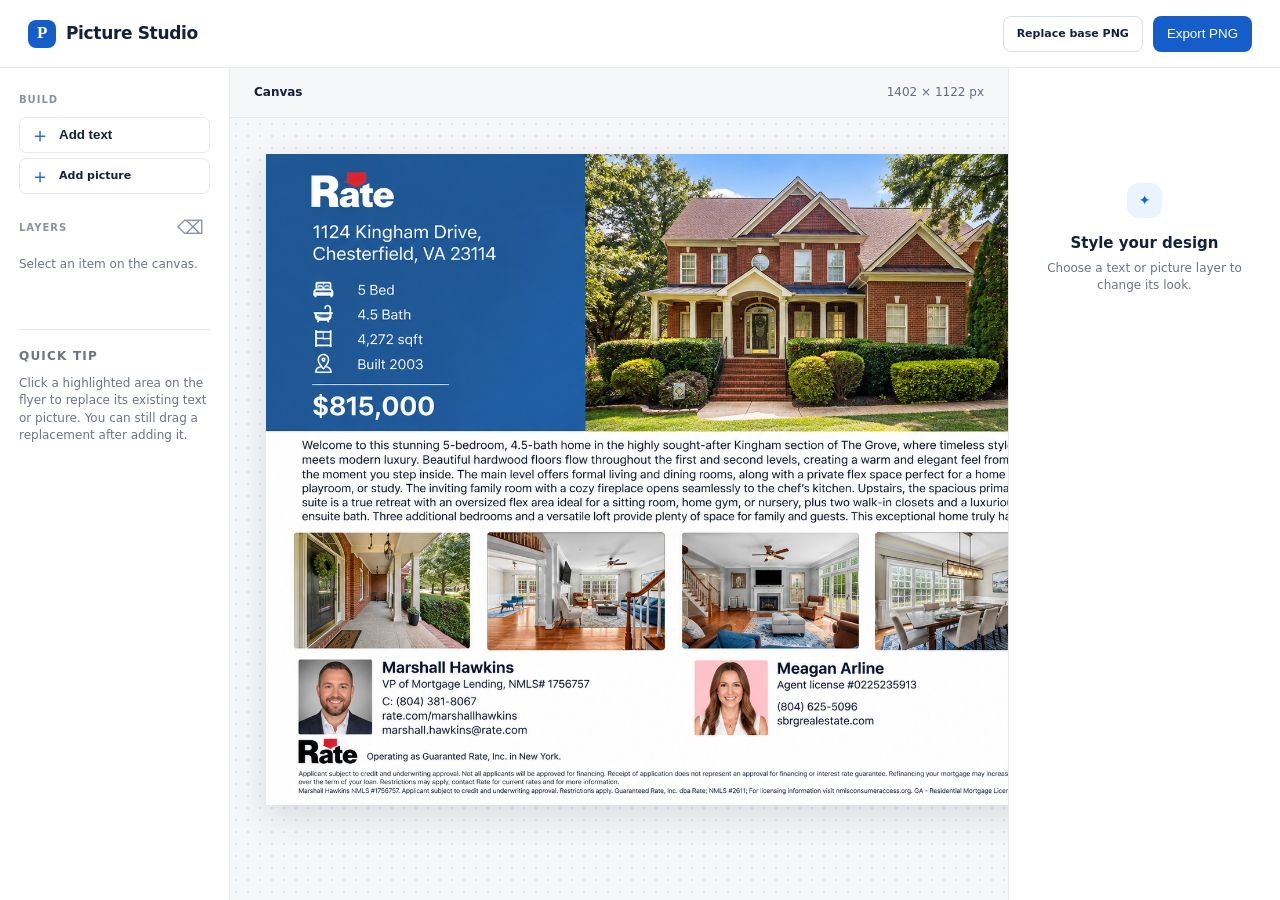
==== index.html @ 9bf17d20 "Initial Picture Studio editor" ====
<!doctype html>
<html lang="en">
  <head>
    <meta charset="UTF-8" />
    <meta name="viewport" content="width=device-width, initial-scale=1.0" />
    <title>Picture Studio</title>
    <link rel="icon" type="image/png" href="favicon.png" />
    <link rel="stylesheet" href="styles.css" />
  </head>
  <body>
    <header>
      <div class="brand"><span class="brand-mark">P</span><span>Picture Studio</span></div>
      <div class="header-actions">
        <label class="button secondary">Replace base PNG<input id="base-upload" type="file" accept="image/png,image/jpeg" hidden /></label>
        <button id="download" class="button primary">Export PNG</button>
      </div>
    </header>
    <main>
      <aside class="tools">
        <section>
          <p class="eyebrow">Build</p>
          <button id="add-text" class="add-button"><span>＋</span> Add text</button>
          <label class="add-button"><span>＋</span> Add picture<input id="image-upload" type="file" accept="image/*" hidden /></label>
        </section>
        <section class="layers-section">
          <div class="section-title"><p class="eyebrow">Layers</p><button id="delete-layer" title="Delete selected layer">⌫</button></div>
          <div id="layers" class="layers"><p class="empty">Select an item on the canvas.</p></div>
        </section>
        <section class="tips">
          <p class="eyebrow">Quick tip</p>
          <p>Click a highlighted area on the flyer to replace its existing text or picture. You can still drag a replacement after adding it.</p>
        </section>
      </aside>
      <section class="workspace">
      <div class="workspace-top"><span>Canvas</span><span id="canvas-size">1402 × 1122 px</span></div>
        <p id="local-warning" class="local-warning" hidden>To export, open this app through the local server: <code>node server.js</code>, then visit <code>http://localhost:4173</code>.</p>
        <div class="canvas-wrap"><div id="canvas" class="canvas" aria-label="Editable flyer canvas"><div id="hotspots" class="hotspots"></div></div></div>
      </section>
      <aside class="inspector">
        <div id="empty-inspector" class="empty-state"><div class="empty-icon">✦</div><h2>Style your design</h2><p>Choose a text or picture layer to change its look.</p></div>
        <form id="inspector-form" hidden>
          <div class="inspector-heading"><p class="eyebrow">Properties</p><h2 id="layer-name">Text</h2></div>
          <div id="text-controls">
            <label>Text<textarea id="text-content" rows="4"></textarea></label>
            <div class="field-grid">
              <label>Font<select id="font-family"><option value="Arial, sans-serif">Arial</option><option value="Georgia, serif">Georgia</option><option value="'Trebuchet MS', sans-serif">Trebuchet</option><option value="'Courier New', monospace">Courier New</option></select></label>
              <label>Size<input id="font-size" type="number" min="8" max="240" /></label>
            </div>
            <div class="field-grid">
              <label>Color<input id="text-color" type="color" /></label>
              <label>Weight<select id="font-weight"><option value="400">Regular</option><option value="500">Medium</option><option value="700">Bold</option><option value="900">Black</option></select></label>
            </div>
            <div class="field-grid"><label>Background<input id="text-background" type="color" /></label><label class="check-label"><input id="background-none" type="checkbox" /> No background</label></div>
            <label>Alignment<select id="text-align"><option value="left">Left</option><option value="center">Center</option><option value="right">Right</option></select></label>
          </div>
          <div id="image-controls" hidden><p class="image-note">Drag the corners of the picture to resize it.</p></div>
          <hr />
          <div class="field-grid">
            <label>Opacity <output id="opacity-value"></output><input id="opacity" type="range" min="0" max="100" /></label>
            <label id="radius-field">Corners<input id="border-radius" type="number" min="0" max="200" /></label>
          </div>
          <div class="field-grid">
            <label>Width<input id="layer-width" type="number" min="20" /></label>
            <label>Height<input id="layer-height" type="number" min="20" /></label>
          </div>
          <button id="duplicate" type="button" class="button secondary full">Duplicate layer</button>
        </form>
      </aside>
    </main>
    <template id="text-template"><div class="element text-element" data-type="text"><div class="content"></div><div class="resize-handle"></div></div></template>
    <template id="image-template"><div class="element image-element" data-type="image"><img alt="Added layer" /><div class="resize-handle"></div></div></template>
    <script src="app.js"></script>
  </body>
</html>
---- styles.css ----
:root { --ink:#14213b; --muted:#6c7484; --line:#e6e9ee; --blue:#155ec9; --canvas-scale: .58; }
* { box-sizing:border-box; }
body { margin:0; color:var(--ink); font:14px/1.45 Inter, ui-sans-serif, system-ui, -apple-system, BlinkMacSystemFont, "Segoe UI", sans-serif; background:#f6f7f9; }
header { height:68px; display:flex; align-items:center; justify-content:space-between; padding:0 28px; background:#fff; border-bottom:1px solid var(--line); }
.brand { display:flex; gap:10px; align-items:center; font-size:17px; font-weight:750; letter-spacing:-.02em; }.brand-mark { display:grid; place-items:center; width:28px; height:28px; border-radius:8px; background:var(--blue); color:#fff; font-family:Georgia,serif; }
.header-actions { display:flex; gap:10px; }.button { cursor:pointer; border:1px solid transparent; border-radius:8px; height:36px; padding:0 13px; display:inline-flex; align-items:center; justify-content:center; font:600 13px inherit; }.primary { background:var(--blue); color:#fff; }.secondary { background:#fff; color:var(--ink); border-color:#d9dee7; }
main { height:calc(100vh - 68px); display:grid; grid-template-columns:230px minmax(500px,1fr) 272px; overflow:hidden; }.tools,.inspector { padding:25px 19px; background:#fff; border-right:1px solid var(--line); overflow:auto; }.inspector { border-right:0; border-left:1px solid var(--line); }
section { margin-bottom:27px; }.eyebrow { margin:0 0 9px; color:#8a92a1; font-size:10px; font-weight:750; letter-spacing:.1em; text-transform:uppercase; }.add-button { width:100%; display:flex; align-items:center; gap:9px; padding:9px 10px; margin-top:5px; border:1px solid var(--line); border-radius:7px; color:var(--ink); background:#fff; cursor:pointer; font-weight:600; }.add-button:hover { border-color:#9ebee9; background:#f7faff; }.add-button span { color:var(--blue); font-size:20px; font-weight:400; line-height:16px; }
.section-title { display:flex; justify-content:space-between; align-items:start; }.section-title button { margin-top:-6px; border:0; background:transparent; color:#8a92a1; font-size:19px; cursor:pointer; }.layers { display:flex; flex-direction:column; gap:4px; }.layer { width:100%; display:flex; align-items:center; gap:8px; padding:8px; border:1px solid transparent; border-radius:7px; background:transparent; cursor:pointer; text-align:left; color:var(--ink); }.layer:hover { background:#f5f8fd; }.layer.selected { background:#edf4ff; border-color:#c8dcfa; color:#084eae; }.layer-icon { width:23px; height:23px; display:grid; place-items:center; background:#fff; border:1px solid #e1e5ea; border-radius:5px; font-size:12px; }.layer-name { overflow:hidden; text-overflow:ellipsis; white-space:nowrap; font-size:12px; }.empty,.tips p { color:var(--muted); font-size:12px; }.tips { margin-top:44px; border-top:1px solid var(--line); padding-top:18px; }.tips p:last-child { margin:0; }
.workspace { min-width:0; display:flex; flex-direction:column; margin:0; }.workspace-top { height:50px; padding:0 24px; display:flex; align-items:center; justify-content:space-between; color:#626d7f; font-size:12px; border-bottom:1px solid var(--line); }.workspace-top span:first-child { font-weight:700; color:var(--ink); }.canvas-wrap { flex:1; overflow:auto; padding:36px; display:grid; place-items:start center; background:radial-gradient(#dfe3e9 .8px, transparent .8px) 0 0/12px 12px; }.canvas { position:relative; width:813px; height:651px; flex:none; background:#fff url('kingham.png') center/100% 100% no-repeat; box-shadow:0 12px 32px #23334b24; }
.local-warning { margin:0; padding:9px 24px; background:#fff2d8; color:#754b05; font-size:12px; }.local-warning code { font-size:11px; }
.hotspots { position:absolute; inset:0; z-index:1; }.hotspot { position:absolute; border:1px dashed transparent; background:transparent; border-radius:3px; cursor:pointer; }.hotspot:hover { border-color:#1976df; background:#2586f21c; }.hotspot::after { content:attr(data-label); position:absolute; left:0; top:100%; z-index:5; display:none; padding:3px 5px; margin-top:2px; border-radius:4px; background:#0c4e9d; color:#fff; white-space:nowrap; font-size:10px; font-weight:700; }.hotspot:hover::after { display:block; }
.removed-mask { position:absolute; z-index:0; pointer-events:none; }
.element { position:absolute; z-index:2; user-select:none; touch-action:none; cursor:move; outline:1px solid transparent; }.element.selected { outline:2px solid #2480ed; }.element.selected::before { content:""; position:absolute; inset:-5px; border:1px dashed #2480ed; pointer-events:none; }.text-element { min-width:60px; min-height:24px; padding:3px 5px; white-space:pre-wrap; overflow-wrap:break-word; }.text-element .content { height:100%; }.image-element { overflow:hidden; background:#fff; }.image-element img { width:100%; height:100%; display:block; object-fit:cover; pointer-events:none; }.resize-handle { position:absolute; display:none; width:12px; height:12px; right:-7px; bottom:-7px; border:2px solid #fff; background:#2480ed; border-radius:50%; cursor:nwse-resize; }.selected .resize-handle { display:block; }
.empty-state { text-align:center; padding:90px 12px; }.empty-icon { display:grid; place-items:center; height:35px; width:35px; margin:auto; border-radius:12px; background:#eaf3ff; color:#0d65d0; }.empty-state h2 { font-size:15px; margin:15px 0 5px; }.empty-state p { color:var(--muted); font-size:12px; margin:0; }.inspector-heading h2 { font-size:20px; margin:0 0 20px; letter-spacing:-.03em; } label { display:block; color:#657084; font-size:11px; font-weight:700; } input,select,textarea { width:100%; margin-top:5px; padding:7px 8px; border:1px solid #d9dee7; border-radius:6px; background:#fff; color:var(--ink); font:13px inherit; } input:focus,select:focus,textarea:focus { outline:2px solid #bdd9ff; border-color:#77adef; } textarea { resize:vertical; }.field-grid { display:grid; grid-template-columns:1fr 1fr; gap:11px; margin-top:12px; } input[type=color] { height:34px; padding:3px; } input[type=range] { padding:0; } output { float:right; font-weight:500; color:#8a92a1; } hr { border:0; border-top:1px solid var(--line); margin:20px 0; }.image-note { padding:10px; border-radius:7px; background:#f3f7fc; color:#5a6b83; font-size:12px; }.full { width:100%; margin-top:18px; }
.check-label { display:flex; align-items:center; gap:7px; padding-top:20px; color:#657084; }.check-label input { width:15px; height:15px; margin:0; accent-color:var(--blue); }
@media (max-width: 980px) { main { grid-template-columns:190px minmax(420px,1fr); }.inspector { display:none; }.canvas-wrap { padding:22px; } }
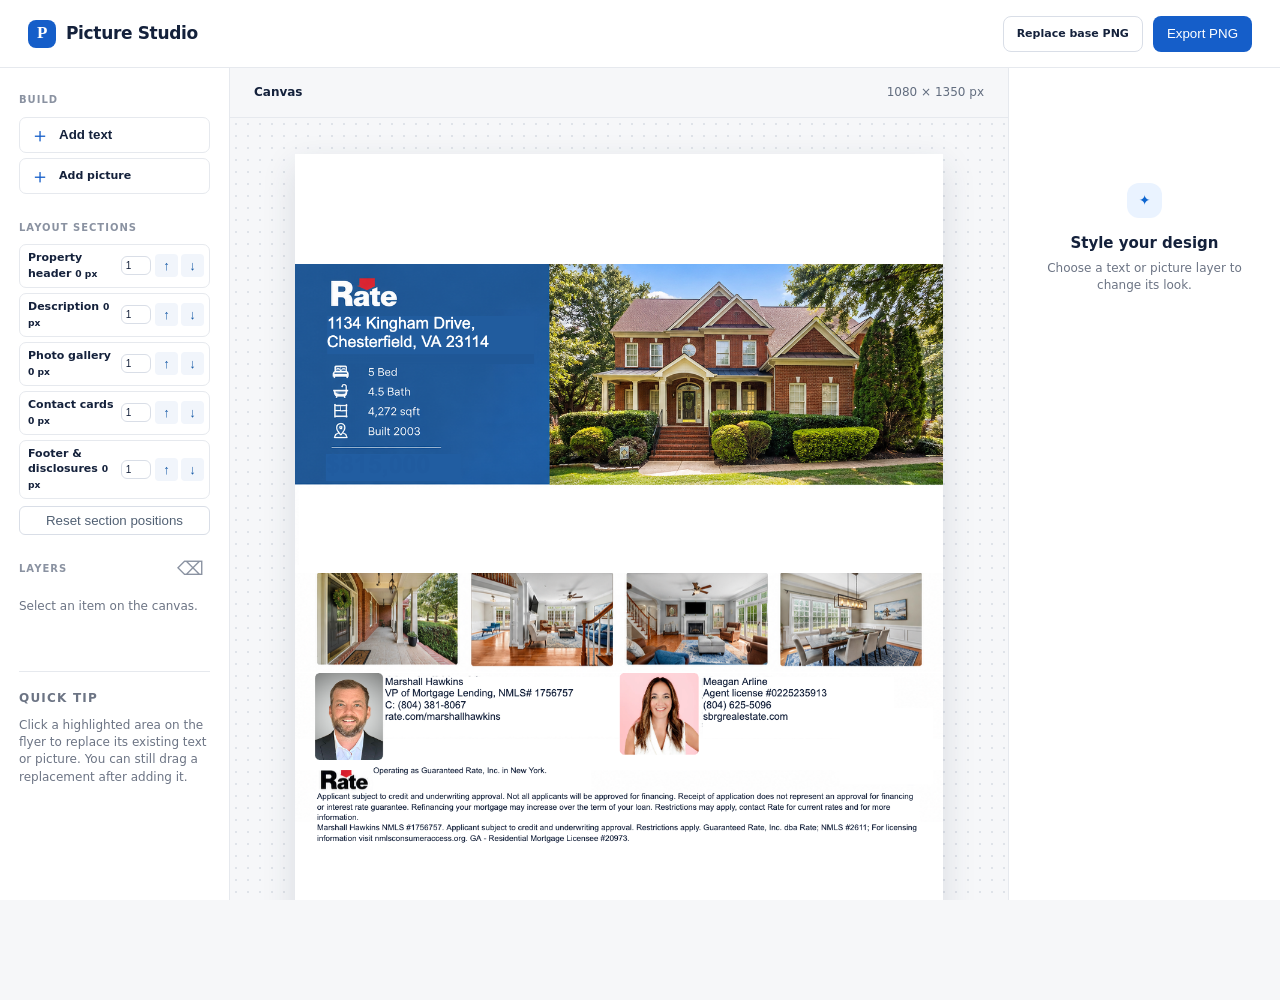
==== commit 3e850feb: "Enhance PNG template editor" ====
--- a/index.html
+++ b/index.html
@@ -22,6 +22,11 @@
           <button id="add-text" class="add-button"><span>＋</span> Add text</button>
           <label class="add-button"><span>＋</span> Add picture<input id="image-upload" type="file" accept="image/*" hidden /></label>
         </section>
+        <section class="sections-section">
+          <p class="eyebrow">Layout sections</p>
+          <div id="sections" class="sections"></div>
+          <button id="reset-layout" class="reset-layout" type="button">Reset section positions</button>
+        </section>
         <section class="layers-section">
           <div class="section-title"><p class="eyebrow">Layers</p><button id="delete-layer" title="Delete selected layer">⌫</button></div>
           <div id="layers" class="layers"><p class="empty">Select an item on the canvas.</p></div>
@@ -32,26 +37,34 @@
         </section>
       </aside>
       <section class="workspace">
-      <div class="workspace-top"><span>Canvas</span><span id="canvas-size">1402 × 1122 px</span></div>
+        <div class="workspace-top"><span>Canvas</span><span id="canvas-size">1080 × 1350 px</span></div>
         <p id="local-warning" class="local-warning" hidden>To export, open this app through the local server: <code>node server.js</code>, then visit <code>http://localhost:4173</code>.</p>
         <div class="canvas-wrap"><div id="canvas" class="canvas" aria-label="Editable flyer canvas"><div id="hotspots" class="hotspots"></div></div></div>
       </section>
       <aside class="inspector">
         <div id="empty-inspector" class="empty-state"><div class="empty-icon">✦</div><h2>Style your design</h2><p>Choose a text or picture layer to change its look.</p></div>
+        <div id="original-inspector" class="original-inspector" hidden><div class="inspector-heading"><p class="eyebrow">Properties</p><h2>Original layer</h2></div><p>This controls the stack level used when this original item is removed.</p><label>Z-index<input id="original-z-index" type="number" min="0" max="99" /></label></div>
         <form id="inspector-form" hidden>
           <div class="inspector-heading"><p class="eyebrow">Properties</p><h2 id="layer-name">Text</h2></div>
           <div id="text-controls">
-            <label>Text<textarea id="text-content" rows="4"></textarea></label>
+            <label>Text</label>
+            <div class="rich-toolbar" aria-label="Selected text formatting">
+              <button id="selection-bold" type="button" title="Bold selected text"><strong>B</strong></button>
+              <button id="selection-italic" type="button" title="Italicize selected text"><em>I</em></button>
+              <select id="selection-font" title="Font for selected text"><option value="">Selected font</option><option value="Proxima Nova">Proxima Nova Regular</option><option value="Proxima Nova Medium">Proxima Nova Medium</option><option value="Proxima Nova Semibold">Proxima Nova Semibold</option><option value="Proxima Nova Condensed">Proxima Nova Condensed</option><option value="Proxima Nova A">Proxima Nova A</option><option value="Arial">Arial</option><option value="Georgia">Georgia</option><option value="Trebuchet MS">Trebuchet</option><option value="Courier New">Courier New</option></select>
+              <input id="selection-color" type="color" title="Color for selected text" />
+            </div>
+            <div id="text-content" class="rich-text-editor" contenteditable="true" role="textbox" aria-multiline="true"></div>
             <div class="field-grid">
-              <label>Font<select id="font-family"><option value="Arial, sans-serif">Arial</option><option value="Georgia, serif">Georgia</option><option value="'Trebuchet MS', sans-serif">Trebuchet</option><option value="'Courier New', monospace">Courier New</option></select></label>
+              <label>Font<select id="font-family"><option value="'Proxima Nova', Arial, sans-serif">Proxima Nova</option><option value="'Proxima Nova Condensed', 'Arial Narrow', sans-serif">Proxima Nova Condensed</option><option value="'Proxima Nova A', 'Proxima Nova', Arial, sans-serif">Proxima Nova A</option><option value="Arial, sans-serif">Arial</option><option value="Georgia, serif">Georgia</option><option value="'Trebuchet MS', sans-serif">Trebuchet</option><option value="'Courier New', monospace">Courier New</option></select></label>
               <label>Size<input id="font-size" type="number" min="8" max="240" /></label>
             </div>
             <div class="field-grid">
               <label>Color<input id="text-color" type="color" /></label>
-              <label>Weight<select id="font-weight"><option value="400">Regular</option><option value="500">Medium</option><option value="700">Bold</option><option value="900">Black</option></select></label>
+              <label>Weight<select id="font-weight"><option value="400">Regular</option><option value="500">Medium</option><option value="600">Semibold</option><option value="700">Bold</option><option value="900">Black</option></select></label>
             </div>
-            <div class="field-grid"><label>Background<input id="text-background" type="color" /></label><label class="check-label"><input id="background-none" type="checkbox" /> No background</label></div>
-            <label>Alignment<select id="text-align"><option value="left">Left</option><option value="center">Center</option><option value="right">Right</option></select></label>
+            <div class="field-grid"><label>Background color<input id="text-background" type="color" /></label><label class="check-label"><input id="background-none" type="checkbox" /> Transparent background</label></div>
+            <div class="field-grid"><label>Alignment<select id="text-align"><option value="left">Left</option><option value="center">Center</option><option value="right">Right</option></select></label><label>Line height<input id="line-height" type="number" min="0.5" max="3" step="0.05" /></label></div>
           </div>
           <div id="image-controls" hidden><p class="image-note">Drag the corners of the picture to resize it.</p></div>
           <hr />
@@ -61,8 +74,9 @@
           </div>
           <div class="field-grid">
             <label>Width<input id="layer-width" type="number" min="20" /></label>
-            <label>Height<input id="layer-height" type="number" min="20" /></label>
+            <label>Height<input id="layer-height" type="number" min="1" /></label>
           </div>
+          <label>Z-index<input id="layer-z-index" type="number" min="0" max="99" /></label>
           <button id="duplicate" type="button" class="button secondary full">Duplicate layer</button>
         </form>
       </aside>
--- a/styles.css
+++ b/styles.css
@@ -1,17 +1,26 @@
 :root { --ink:#14213b; --muted:#6c7484; --line:#e6e9ee; --blue:#155ec9; --canvas-scale: .58; }
+@font-face { font-family:"Proxima Nova"; src:local("Proxima Nova Regular"),local("Proxima Nova"); font-weight:400; }
+@font-face { font-family:"Proxima Nova"; src:local("Proxima Nova Medium"); font-weight:500; }
+@font-face { font-family:"Proxima Nova"; src:local("Proxima Nova Semibold"); font-weight:600; }
+@font-face { font-family:"Proxima Nova Condensed"; src:local("Proxima Nova Condensed Regular"),local("Proxima Nova Condensed"); font-weight:400; }
+@font-face { font-family:"Proxima Nova A"; src:local("Proxima Nova A Regular"),local("Proxima Nova A"); font-weight:400; }
 * { box-sizing:border-box; }
 body { margin:0; color:var(--ink); font:14px/1.45 Inter, ui-sans-serif, system-ui, -apple-system, BlinkMacSystemFont, "Segoe UI", sans-serif; background:#f6f7f9; }
 header { height:68px; display:flex; align-items:center; justify-content:space-between; padding:0 28px; background:#fff; border-bottom:1px solid var(--line); }
 .brand { display:flex; gap:10px; align-items:center; font-size:17px; font-weight:750; letter-spacing:-.02em; }.brand-mark { display:grid; place-items:center; width:28px; height:28px; border-radius:8px; background:var(--blue); color:#fff; font-family:Georgia,serif; }
 .header-actions { display:flex; gap:10px; }.button { cursor:pointer; border:1px solid transparent; border-radius:8px; height:36px; padding:0 13px; display:inline-flex; align-items:center; justify-content:center; font:600 13px inherit; }.primary { background:var(--blue); color:#fff; }.secondary { background:#fff; color:var(--ink); border-color:#d9dee7; }
-main { height:calc(100vh - 68px); display:grid; grid-template-columns:230px minmax(500px,1fr) 272px; overflow:hidden; }.tools,.inspector { padding:25px 19px; background:#fff; border-right:1px solid var(--line); overflow:auto; }.inspector { border-right:0; border-left:1px solid var(--line); }
+main { margin-bottom:100px;height:calc(100vh - 68px); display:grid; grid-template-columns:230px minmax(500px,1fr) 272px; overflow:hidden; }.tools,.inspector { padding:25px 19px; background:#fff; border-right:1px solid var(--line); overflow:auto; }.inspector { border-right:0; border-left:1px solid var(--line); }
 section { margin-bottom:27px; }.eyebrow { margin:0 0 9px; color:#8a92a1; font-size:10px; font-weight:750; letter-spacing:.1em; text-transform:uppercase; }.add-button { width:100%; display:flex; align-items:center; gap:9px; padding:9px 10px; margin-top:5px; border:1px solid var(--line); border-radius:7px; color:var(--ink); background:#fff; cursor:pointer; font-weight:600; }.add-button:hover { border-color:#9ebee9; background:#f7faff; }.add-button span { color:var(--blue); font-size:20px; font-weight:400; line-height:16px; }
 .section-title { display:flex; justify-content:space-between; align-items:start; }.section-title button { margin-top:-6px; border:0; background:transparent; color:#8a92a1; font-size:19px; cursor:pointer; }.layers { display:flex; flex-direction:column; gap:4px; }.layer { width:100%; display:flex; align-items:center; gap:8px; padding:8px; border:1px solid transparent; border-radius:7px; background:transparent; cursor:pointer; text-align:left; color:var(--ink); }.layer:hover { background:#f5f8fd; }.layer.selected { background:#edf4ff; border-color:#c8dcfa; color:#084eae; }.layer-icon { width:23px; height:23px; display:grid; place-items:center; background:#fff; border:1px solid #e1e5ea; border-radius:5px; font-size:12px; }.layer-name { overflow:hidden; text-overflow:ellipsis; white-space:nowrap; font-size:12px; }.empty,.tips p { color:var(--muted); font-size:12px; }.tips { margin-top:44px; border-top:1px solid var(--line); padding-top:18px; }.tips p:last-child { margin:0; }
-.workspace { min-width:0; display:flex; flex-direction:column; margin:0; }.workspace-top { height:50px; padding:0 24px; display:flex; align-items:center; justify-content:space-between; color:#626d7f; font-size:12px; border-bottom:1px solid var(--line); }.workspace-top span:first-child { font-weight:700; color:var(--ink); }.canvas-wrap { flex:1; overflow:auto; padding:36px; display:grid; place-items:start center; background:radial-gradient(#dfe3e9 .8px, transparent .8px) 0 0/12px 12px; }.canvas { position:relative; width:813px; height:651px; flex:none; background:#fff url('kingham.png') center/100% 100% no-repeat; box-shadow:0 12px 32px #23334b24; }
+.sections { display:flex; flex-direction:column; gap:5px; }.section-row { display:grid; grid-template-columns:1fr 32px 24px 24px; align-items:center; gap:2px; padding:5px 4px 5px 8px; border:1px solid var(--line); border-radius:7px; font-size:11px; font-weight:650; }.section-row input { width:30px; margin:0; padding:3px 1px; text-align:center; font-size:10px; }.section-row button { width:23px; height:23px; padding:0; border:0; border-radius:4px; background:#f1f5fb; color:#175ba7; cursor:pointer; font-size:13px; }.section-row button:disabled { opacity:.3; cursor:default; }
+.reset-layout { width:100%; margin-top:7px; padding:6px; border:1px solid #d9dee7; border-radius:6px; background:#fff; color:#526174; cursor:pointer; font:600 11px inherit; }
+.workspace { min-width:0; display:flex; flex-direction:column; margin:0; }.workspace-top { height:50px; padding:0 24px; display:flex; align-items:center; justify-content:space-between; color:#626d7f; font-size:12px; border-bottom:1px solid var(--line); }.workspace-top span:first-child { font-weight:700; color:var(--ink); }.canvas-wrap { flex:1; overflow:auto; padding:36px; display:grid; place-items:start center; background:radial-gradient(#dfe3e9 .8px, transparent .8px) 0 0/12px 12px; }.canvas { position:relative; width:648px; height:810px; flex:none; background:#fff url('picture-studio-base.png') center/100% 100% no-repeat; box-shadow:0 12px 32px #23334b24; }
 .local-warning { margin:0; padding:9px 24px; background:#fff2d8; color:#754b05; font-size:12px; }.local-warning code { font-size:11px; }
-.hotspots { position:absolute; inset:0; z-index:1; }.hotspot { position:absolute; border:1px dashed transparent; background:transparent; border-radius:3px; cursor:pointer; }.hotspot:hover { border-color:#1976df; background:#2586f21c; }.hotspot::after { content:attr(data-label); position:absolute; left:0; top:100%; z-index:5; display:none; padding:3px 5px; margin-top:2px; border-radius:4px; background:#0c4e9d; color:#fff; white-space:nowrap; font-size:10px; font-weight:700; }.hotspot:hover::after { display:block; }
-.removed-mask { position:absolute; z-index:0; pointer-events:none; }
-.element { position:absolute; z-index:2; user-select:none; touch-action:none; cursor:move; outline:1px solid transparent; }.element.selected { outline:2px solid #2480ed; }.element.selected::before { content:""; position:absolute; inset:-5px; border:1px dashed #2480ed; pointer-events:none; }.text-element { min-width:60px; min-height:24px; padding:3px 5px; white-space:pre-wrap; overflow-wrap:break-word; }.text-element .content { height:100%; }.image-element { overflow:hidden; background:#fff; }.image-element img { width:100%; height:100%; display:block; object-fit:cover; pointer-events:none; }.resize-handle { position:absolute; display:none; width:12px; height:12px; right:-7px; bottom:-7px; border:2px solid #fff; background:#2480ed; border-radius:50%; cursor:nwse-resize; }.selected .resize-handle { display:block; }
-.empty-state { text-align:center; padding:90px 12px; }.empty-icon { display:grid; place-items:center; height:35px; width:35px; margin:auto; border-radius:12px; background:#eaf3ff; color:#0d65d0; }.empty-state h2 { font-size:15px; margin:15px 0 5px; }.empty-state p { color:var(--muted); font-size:12px; margin:0; }.inspector-heading h2 { font-size:20px; margin:0 0 20px; letter-spacing:-.03em; } label { display:block; color:#657084; font-size:11px; font-weight:700; } input,select,textarea { width:100%; margin-top:5px; padding:7px 8px; border:1px solid #d9dee7; border-radius:6px; background:#fff; color:var(--ink); font:13px inherit; } input:focus,select:focus,textarea:focus { outline:2px solid #bdd9ff; border-color:#77adef; } textarea { resize:vertical; }.field-grid { display:grid; grid-template-columns:1fr 1fr; gap:11px; margin-top:12px; } input[type=color] { height:34px; padding:3px; } input[type=range] { padding:0; } output { float:right; font-weight:500; color:#8a92a1; } hr { border:0; border-top:1px solid var(--line); margin:20px 0; }.image-note { padding:10px; border-radius:7px; background:#f3f7fc; color:#5a6b83; font-size:12px; }.full { width:100%; margin-top:18px; }
+.hotspots { position:absolute; inset:0; z-index:3; }.hotspot { position:absolute; border:1px dashed transparent; background:transparent; border-radius:3px; cursor:pointer; }.hotspot:hover { border-color:#1976df; background:#2586f21c; }.hotspot::after { content:attr(data-label); position:absolute; left:0; top:100%; z-index:5; display:none; padding:3px 5px; margin-top:2px; border-radius:4px; background:#0c4e9d; color:#fff; white-space:nowrap; font-size:10px; font-weight:700; }.hotspot:hover::after { display:block; }
+.removed-mask { position:absolute; z-index:2; pointer-events:none; }
+.section-mask { position:absolute; z-index:0; background:#fff; pointer-events:none; }.section-slice { position:absolute; z-index:1; background-repeat:no-repeat; pointer-events:none; }
+.element { position:absolute; z-index:4; user-select:none; touch-action:none; cursor:move; outline:1px solid transparent; }.element.selected { outline:2px solid #2480ed; }.element.selected::before { content:""; position:absolute; inset:-5px; border:1px dashed #2480ed; pointer-events:none; }.text-element { min-width:60px; min-height:24px; padding:3px 5px; white-space:pre-wrap; overflow-wrap:break-word; }.text-element .content { height:100%; }.image-element { overflow:hidden; background:#fff; }.image-element img { width:100%; height:100%; display:block; object-fit:cover; pointer-events:none; }.resize-handle { position:absolute; display:none; width:12px; height:12px; right:-7px; bottom:-7px; border:2px solid #fff; background:#2480ed; border-radius:50%; cursor:nwse-resize; }.selected .resize-handle { display:block; }
+.empty-state { text-align:center; padding:90px 12px; }.empty-icon { display:grid; place-items:center; height:35px; width:35px; margin:auto; border-radius:12px; background:#eaf3ff; color:#0d65d0; }.empty-state h2 { font-size:15px; margin:15px 0 5px; }.empty-state p { color:var(--muted); font-size:12px; margin:0; }.original-inspector { padding-top:2px; }.original-inspector p { margin:0 0 20px; color:var(--muted); font-size:12px; }.inspector-heading h2 { font-size:20px; margin:0 0 20px; letter-spacing:-.03em; } label { display:block; color:#657084; font-size:11px; font-weight:700; } input,select,textarea { width:100%; margin-top:5px; padding:7px 8px; border:1px solid #d9dee7; border-radius:6px; background:#fff; color:var(--ink); font:13px inherit; } input:focus,select:focus,textarea:focus { outline:2px solid #bdd9ff; border-color:#77adef; } textarea { resize:vertical; }.field-grid { display:grid; grid-template-columns:1fr 1fr; gap:11px; margin-top:12px; } input[type=color] { height:34px; padding:3px; } input[type=range] { padding:0; } output { float:right; font-weight:500; color:#8a92a1; } hr { border:0; border-top:1px solid var(--line); margin:20px 0; }.image-note { padding:10px; border-radius:7px; background:#f3f7fc; color:#5a6b83; font-size:12px; }.full { width:100%; margin-top:18px; }
 .check-label { display:flex; align-items:center; gap:7px; padding-top:20px; color:#657084; }.check-label input { width:15px; height:15px; margin:0; accent-color:var(--blue); }
+.rich-toolbar { display:flex; gap:5px; align-items:center; margin:5px 0; }.rich-toolbar button { width:29px; height:28px; border:1px solid #d9dee7; border-radius:5px; background:#fff; color:var(--ink); cursor:pointer; }.rich-toolbar select { flex:1; width:auto; margin:0; padding:4px; font-size:11px; }.rich-toolbar input[type=color] { width:32px; height:28px; margin:0; padding:2px; }.rich-text-editor { min-height:95px; padding:7px 8px; border:1px solid #d9dee7; border-radius:6px; background:#fff; color:var(--ink); font:13px/1.35 inherit; white-space:pre-wrap; overflow-wrap:break-word; outline:none; }.rich-text-editor:focus { outline:2px solid #bdd9ff; border-color:#77adef; }
 @media (max-width: 980px) { main { grid-template-columns:190px minmax(420px,1fr); }.inspector { display:none; }.canvas-wrap { padding:22px; } }
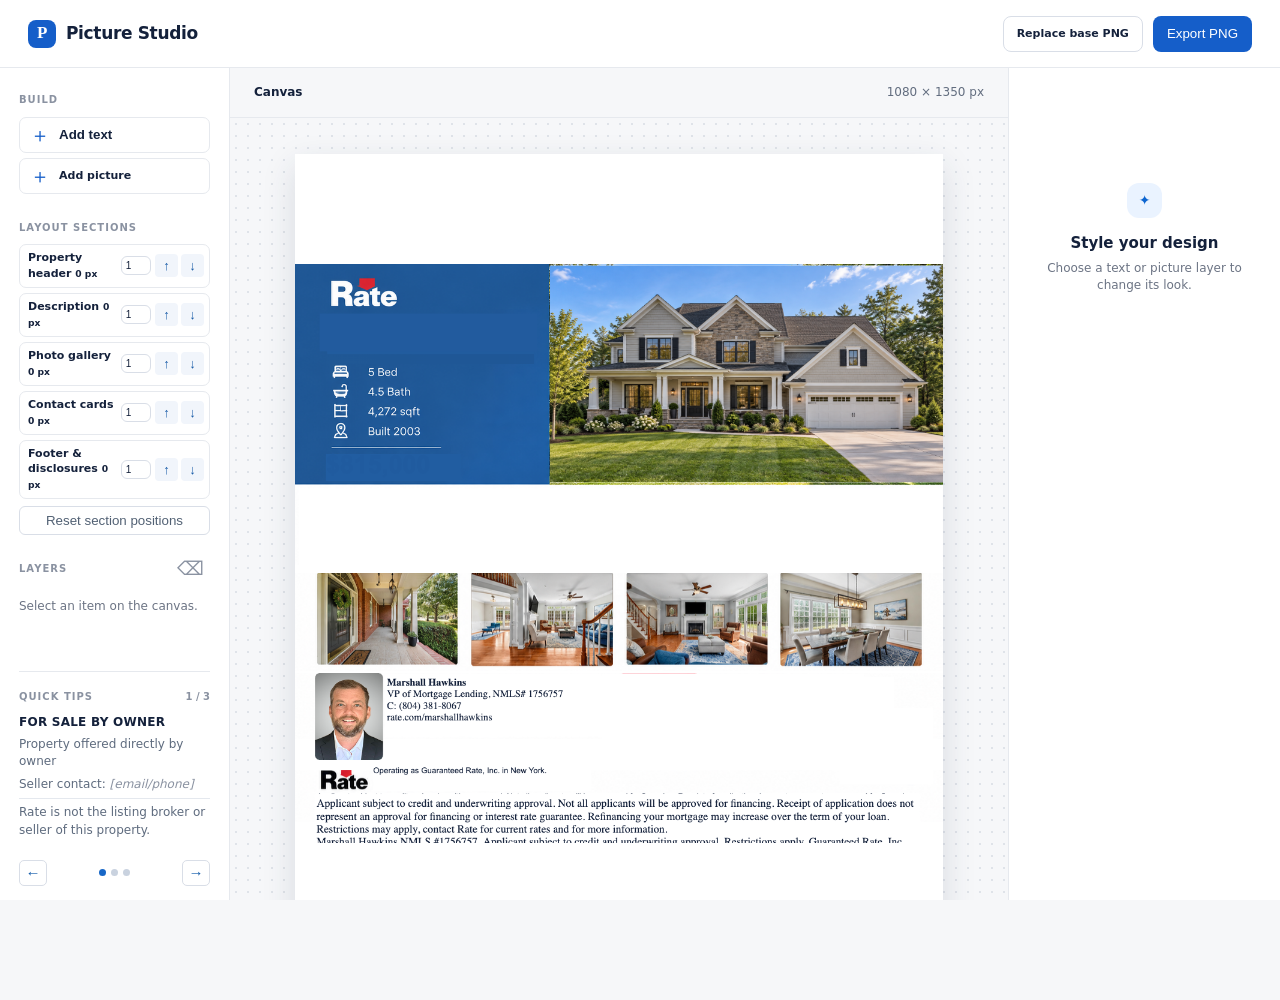
==== commit a8c7c3fa: "before canvas change" ====
--- a/index.html
+++ b/index.html
@@ -32,8 +32,25 @@
           <div id="layers" class="layers"><p class="empty">Select an item on the canvas.</p></div>
         </section>
         <section class="tips">
-          <p class="eyebrow">Quick tip</p>
-          <p>Click a highlighted area on the flyer to replace its existing text or picture. You can still drag a replacement after adding it.</p>
+          <div class="tip-heading"><p class="eyebrow">Quick tips</p><span id="tip-count" aria-live="polite">1 / 3</span></div>
+          <div class="tip-carousel" aria-roledescription="carousel" aria-label="Advertising compliance reminders">
+            <article class="tip-slide" role="group" aria-roledescription="slide" aria-label="1 of 3">
+              <strong>For sale by owner</strong>
+              <p>Property offered directly by owner</p>
+              <p>Seller contact: <span class="tip-placeholder">[email/phone]</span></p>
+              <p class="tip-note">Rate is not the listing broker or seller of this property.</p>
+            </article>
+            <article class="tip-slide" role="group" aria-roledescription="slide" aria-label="2 of 3" hidden>
+              <strong>Avoid claims like</strong>
+              <ul><li>“Get Pre-Approved Today!”</li><li>“You’re Pre-Approved!”</li><li>“Get Pre-Approved in 5 Minutes!”</li></ul>
+            </article>
+            <article class="tip-slide" role="group" aria-roledescription="slide" aria-label="3 of 3" hidden>
+              <strong>Make lender identification visible</strong>
+              <p class="tip-identification">Marshall Hawkins | VP of Mortgage Lending | NMLS #1756757</p>
+              <p class="tip-identification">Rate | NMLS ID #2611 | nmlsconsumeraccess.org</p>
+            </article>
+          </div>
+          <div class="tip-controls"><button id="tip-prev" type="button" aria-label="Previous tip">←</button><div class="tip-dots" role="tablist" aria-label="Choose a tip"><button type="button" aria-label="Tip 1" aria-selected="true"></button><button type="button" aria-label="Tip 2" aria-selected="false"></button><button type="button" aria-label="Tip 3" aria-selected="false"></button></div><button id="tip-next" type="button" aria-label="Next tip">→</button></div>
         </section>
       </aside>
       <section class="workspace">
@@ -65,6 +82,9 @@
             </div>
             <div class="field-grid"><label>Background color<input id="text-background" type="color" /></label><label class="check-label"><input id="background-none" type="checkbox" /> Transparent background</label></div>
             <div class="field-grid"><label>Alignment<select id="text-align"><option value="left">Left</option><option value="center">Center</option><option value="right">Right</option></select></label><label>Line height<input id="line-height" type="number" min="0.5" max="3" step="0.05" /></label></div>
+            <p class="control-label">Inner padding (px)</p>
+            <div class="field-grid"><label>Top<input id="padding-top" type="number" min="0" max="200" step="1" /></label><label>Right<input id="padding-right" type="number" min="0" max="200" step="1" /></label></div>
+            <div class="field-grid"><label>Bottom<input id="padding-bottom" type="number" min="0" max="200" step="1" /></label><label>Left<input id="padding-left" type="number" min="0" max="200" step="1" /></label></div>
           </div>
           <div id="image-controls" hidden><p class="image-note">Drag the corners of the picture to resize it.</p></div>
           <hr />
--- a/styles.css
+++ b/styles.css
@@ -9,9 +9,9 @@
 header { height:68px; display:flex; align-items:center; justify-content:space-between; padding:0 28px; background:#fff; border-bottom:1px solid var(--line); }
 .brand { display:flex; gap:10px; align-items:center; font-size:17px; font-weight:750; letter-spacing:-.02em; }.brand-mark { display:grid; place-items:center; width:28px; height:28px; border-radius:8px; background:var(--blue); color:#fff; font-family:Georgia,serif; }
 .header-actions { display:flex; gap:10px; }.button { cursor:pointer; border:1px solid transparent; border-radius:8px; height:36px; padding:0 13px; display:inline-flex; align-items:center; justify-content:center; font:600 13px inherit; }.primary { background:var(--blue); color:#fff; }.secondary { background:#fff; color:var(--ink); border-color:#d9dee7; }
-main { margin-bottom:100px;height:calc(100vh - 68px); display:grid; grid-template-columns:230px minmax(500px,1fr) 272px; overflow:hidden; }.tools,.inspector { padding:25px 19px; background:#fff; border-right:1px solid var(--line); overflow:auto; }.inspector { border-right:0; border-left:1px solid var(--line); }
+main {  margin-bottom:100px;height:calc(100vh - 68px); display:grid; grid-template-columns:230px minmax(500px,1fr) 272px; overflow:auto; }.tools,.inspector { padding:25px 19px; background:#fff; border-right:1px solid var(--line); overflow:auto; }.inspector { border-right:0; border-left:1px solid var(--line); }
 section { margin-bottom:27px; }.eyebrow { margin:0 0 9px; color:#8a92a1; font-size:10px; font-weight:750; letter-spacing:.1em; text-transform:uppercase; }.add-button { width:100%; display:flex; align-items:center; gap:9px; padding:9px 10px; margin-top:5px; border:1px solid var(--line); border-radius:7px; color:var(--ink); background:#fff; cursor:pointer; font-weight:600; }.add-button:hover { border-color:#9ebee9; background:#f7faff; }.add-button span { color:var(--blue); font-size:20px; font-weight:400; line-height:16px; }
-.section-title { display:flex; justify-content:space-between; align-items:start; }.section-title button { margin-top:-6px; border:0; background:transparent; color:#8a92a1; font-size:19px; cursor:pointer; }.layers { display:flex; flex-direction:column; gap:4px; }.layer { width:100%; display:flex; align-items:center; gap:8px; padding:8px; border:1px solid transparent; border-radius:7px; background:transparent; cursor:pointer; text-align:left; color:var(--ink); }.layer:hover { background:#f5f8fd; }.layer.selected { background:#edf4ff; border-color:#c8dcfa; color:#084eae; }.layer-icon { width:23px; height:23px; display:grid; place-items:center; background:#fff; border:1px solid #e1e5ea; border-radius:5px; font-size:12px; }.layer-name { overflow:hidden; text-overflow:ellipsis; white-space:nowrap; font-size:12px; }.empty,.tips p { color:var(--muted); font-size:12px; }.tips { margin-top:44px; border-top:1px solid var(--line); padding-top:18px; }.tips p:last-child { margin:0; }
+.section-title { display:flex; justify-content:space-between; align-items:start; }.section-title button { margin-top:-6px; border:0; background:transparent; color:#8a92a1; font-size:19px; cursor:pointer; }.layers { display:flex; flex-direction:column; gap:4px; }.layer { width:100%; display:flex; align-items:center; gap:8px; padding:8px; border:1px solid transparent; border-radius:7px; background:transparent; cursor:pointer; text-align:left; color:var(--ink); }.layer:hover { background:#f5f8fd; }.layer.selected { background:#edf4ff; border-color:#c8dcfa; color:#084eae; }.layer-icon { width:23px; height:23px; display:grid; place-items:center; background:#fff; border:1px solid #e1e5ea; border-radius:5px; font-size:12px; }.layer-name { overflow:hidden; text-overflow:ellipsis; white-space:nowrap; font-size:12px; }.empty { color:var(--muted); font-size:12px; }.tips { margin-top:44px; border-top:1px solid var(--line); padding-top:18px; }.tip-heading { display:flex; justify-content:space-between; align-items:baseline; }.tip-heading .eyebrow { margin-bottom:9px; }.tip-heading span { color:#8a92a1; font-size:10px; font-weight:700; }.tip-carousel { min-height:138px; }.tip-slide { color:#5e6b7e; font-size:12px; line-height:1.45; }.tip-slide strong { display:block; color:var(--ink); font-size:12px; text-transform:uppercase; letter-spacing:.02em; }.tip-slide p { margin:5px 0; }.tip-slide ul { margin:6px 0 0; padding-left:16px; }.tip-slide li { margin:3px 0; }.tip-note { padding-top:5px; border-top:1px solid #e4e8ee; }.tip-placeholder { color:#8a92a1; font-style:italic; }.tip-identification { color:var(--ink); font-weight:650; }.tip-controls { display:flex; align-items:center; justify-content:space-between; margin-top:8px; }.tip-controls > button { width:28px; height:26px; padding:0; border:1px solid #d9dee7; border-radius:5px; background:#fff; color:#145dab; cursor:pointer; font-size:15px; }.tip-controls > button:hover { background:#f1f6fe; }.tip-dots { display:flex; gap:5px; }.tip-dots button { width:7px; height:7px; padding:0; border:0; border-radius:50%; background:#c9d2df; cursor:pointer; }.tip-dots button[aria-selected="true"] { background:#1767c7; }
 .sections { display:flex; flex-direction:column; gap:5px; }.section-row { display:grid; grid-template-columns:1fr 32px 24px 24px; align-items:center; gap:2px; padding:5px 4px 5px 8px; border:1px solid var(--line); border-radius:7px; font-size:11px; font-weight:650; }.section-row input { width:30px; margin:0; padding:3px 1px; text-align:center; font-size:10px; }.section-row button { width:23px; height:23px; padding:0; border:0; border-radius:4px; background:#f1f5fb; color:#175ba7; cursor:pointer; font-size:13px; }.section-row button:disabled { opacity:.3; cursor:default; }
 .reset-layout { width:100%; margin-top:7px; padding:6px; border:1px solid #d9dee7; border-radius:6px; background:#fff; color:#526174; cursor:pointer; font:600 11px inherit; }
 .workspace { min-width:0; display:flex; flex-direction:column; margin:0; }.workspace-top { height:50px; padding:0 24px; display:flex; align-items:center; justify-content:space-between; color:#626d7f; font-size:12px; border-bottom:1px solid var(--line); }.workspace-top span:first-child { font-weight:700; color:var(--ink); }.canvas-wrap { flex:1; overflow:auto; padding:36px; display:grid; place-items:start center; background:radial-gradient(#dfe3e9 .8px, transparent .8px) 0 0/12px 12px; }.canvas { position:relative; width:648px; height:810px; flex:none; background:#fff url('picture-studio-base.png') center/100% 100% no-repeat; box-shadow:0 12px 32px #23334b24; }
@@ -19,8 +19,9 @@
 .hotspots { position:absolute; inset:0; z-index:3; }.hotspot { position:absolute; border:1px dashed transparent; background:transparent; border-radius:3px; cursor:pointer; }.hotspot:hover { border-color:#1976df; background:#2586f21c; }.hotspot::after { content:attr(data-label); position:absolute; left:0; top:100%; z-index:5; display:none; padding:3px 5px; margin-top:2px; border-radius:4px; background:#0c4e9d; color:#fff; white-space:nowrap; font-size:10px; font-weight:700; }.hotspot:hover::after { display:block; }
 .removed-mask { position:absolute; z-index:2; pointer-events:none; }
 .section-mask { position:absolute; z-index:0; background:#fff; pointer-events:none; }.section-slice { position:absolute; z-index:1; background-repeat:no-repeat; pointer-events:none; }
-.element { position:absolute; z-index:4; user-select:none; touch-action:none; cursor:move; outline:1px solid transparent; }.element.selected { outline:2px solid #2480ed; }.element.selected::before { content:""; position:absolute; inset:-5px; border:1px dashed #2480ed; pointer-events:none; }.text-element { min-width:60px; min-height:24px; padding:3px 5px; white-space:pre-wrap; overflow-wrap:break-word; }.text-element .content { height:100%; }.image-element { overflow:hidden; background:#fff; }.image-element img { width:100%; height:100%; display:block; object-fit:cover; pointer-events:none; }.resize-handle { position:absolute; display:none; width:12px; height:12px; right:-7px; bottom:-7px; border:2px solid #fff; background:#2480ed; border-radius:50%; cursor:nwse-resize; }.selected .resize-handle { display:block; }
+.element { position:absolute; z-index:4; user-select:none; touch-action:none; cursor:move; outline:1px solid transparent; }.element.selected { outline:2px solid #2480ed; }.element.selected::before { content:""; position:absolute; inset:-5px; border:1px dashed #2480ed; pointer-events:none; }.text-element { min-width:60px; min-height:24px; white-space:pre-wrap; overflow-wrap:break-word; }.text-element .content { height:100%; box-sizing:border-box; }.image-element { overflow:hidden; background:#fff; }.image-element img { width:100%; height:100%; display:block; object-fit:cover; pointer-events:none; }.resize-handle { position:absolute; display:none; width:12px; height:12px; right:-7px; bottom:-7px; border:2px solid #fff; background:#2480ed; border-radius:50%; cursor:nwse-resize; }.selected .resize-handle { display:block; }
 .empty-state { text-align:center; padding:90px 12px; }.empty-icon { display:grid; place-items:center; height:35px; width:35px; margin:auto; border-radius:12px; background:#eaf3ff; color:#0d65d0; }.empty-state h2 { font-size:15px; margin:15px 0 5px; }.empty-state p { color:var(--muted); font-size:12px; margin:0; }.original-inspector { padding-top:2px; }.original-inspector p { margin:0 0 20px; color:var(--muted); font-size:12px; }.inspector-heading h2 { font-size:20px; margin:0 0 20px; letter-spacing:-.03em; } label { display:block; color:#657084; font-size:11px; font-weight:700; } input,select,textarea { width:100%; margin-top:5px; padding:7px 8px; border:1px solid #d9dee7; border-radius:6px; background:#fff; color:var(--ink); font:13px inherit; } input:focus,select:focus,textarea:focus { outline:2px solid #bdd9ff; border-color:#77adef; } textarea { resize:vertical; }.field-grid { display:grid; grid-template-columns:1fr 1fr; gap:11px; margin-top:12px; } input[type=color] { height:34px; padding:3px; } input[type=range] { padding:0; } output { float:right; font-weight:500; color:#8a92a1; } hr { border:0; border-top:1px solid var(--line); margin:20px 0; }.image-note { padding:10px; border-radius:7px; background:#f3f7fc; color:#5a6b83; font-size:12px; }.full { width:100%; margin-top:18px; }
 .check-label { display:flex; align-items:center; gap:7px; padding-top:20px; color:#657084; }.check-label input { width:15px; height:15px; margin:0; accent-color:var(--blue); }
+.control-label { margin:12px 0 -2px; color:#657084; font-size:11px; font-weight:700; }
 .rich-toolbar { display:flex; gap:5px; align-items:center; margin:5px 0; }.rich-toolbar button { width:29px; height:28px; border:1px solid #d9dee7; border-radius:5px; background:#fff; color:var(--ink); cursor:pointer; }.rich-toolbar select { flex:1; width:auto; margin:0; padding:4px; font-size:11px; }.rich-toolbar input[type=color] { width:32px; height:28px; margin:0; padding:2px; }.rich-text-editor { min-height:95px; padding:7px 8px; border:1px solid #d9dee7; border-radius:6px; background:#fff; color:var(--ink); font:13px/1.35 inherit; white-space:pre-wrap; overflow-wrap:break-word; outline:none; }.rich-text-editor:focus { outline:2px solid #bdd9ff; border-color:#77adef; }
 @media (max-width: 980px) { main { grid-template-columns:190px minmax(420px,1fr); }.inspector { display:none; }.canvas-wrap { padding:22px; } }
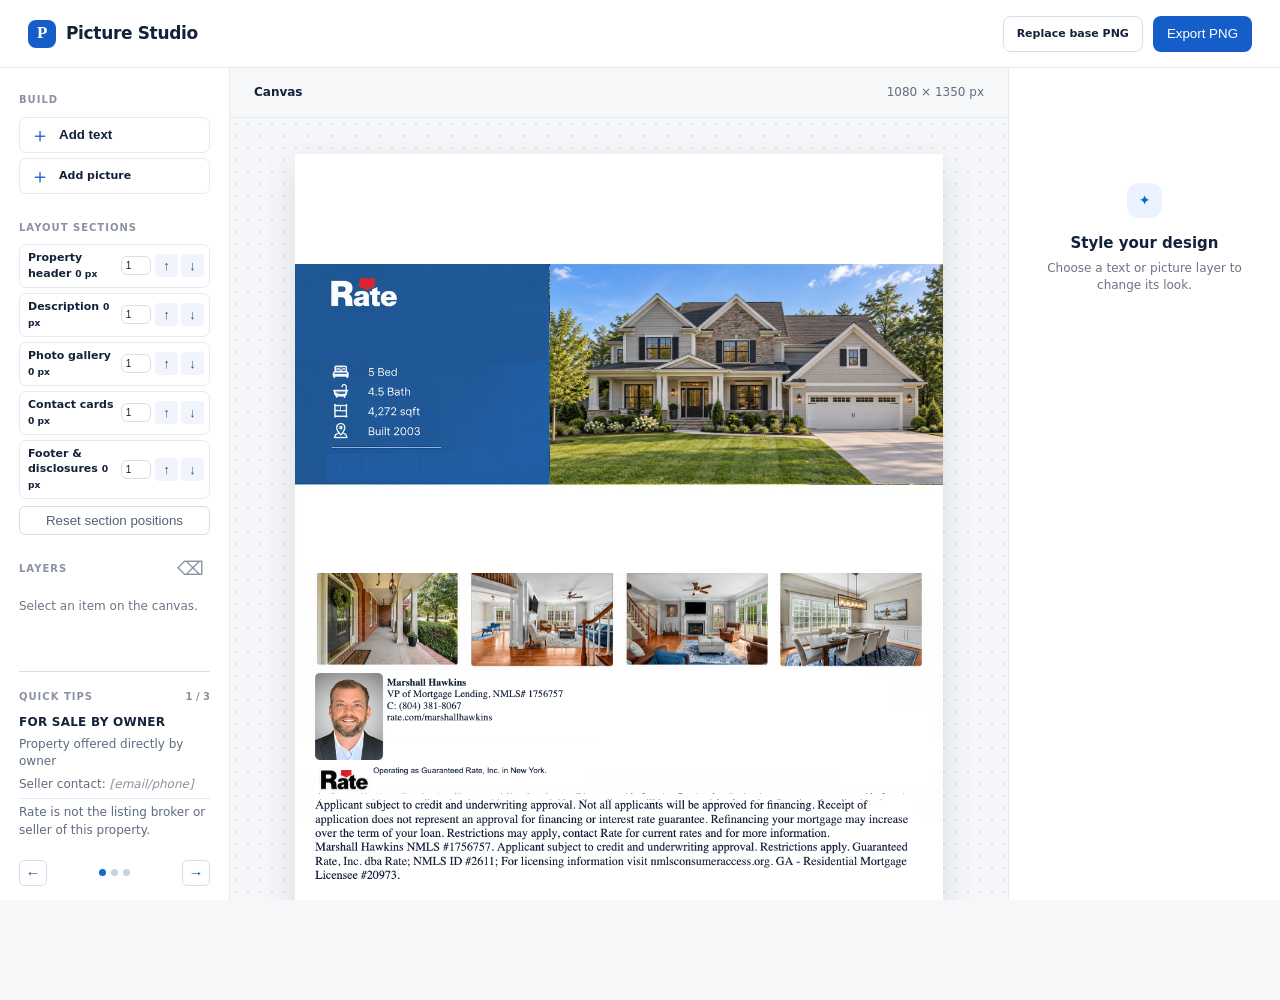
==== commit 320f3bf4: "finished 9.17.26" ====
--- a/index.html
+++ b/index.html
@@ -31,26 +31,26 @@
           <div class="section-title"><p class="eyebrow">Layers</p><button id="delete-layer" title="Delete selected layer">⌫</button></div>
           <div id="layers" class="layers"><p class="empty">Select an item on the canvas.</p></div>
         </section>
-        <section class="tips">
-          <div class="tip-heading"><p class="eyebrow">Quick tips</p><span id="tip-count" aria-live="polite">1 / 3</span></div>
-          <div class="tip-carousel" aria-roledescription="carousel" aria-label="Advertising compliance reminders">
-            <article class="tip-slide" role="group" aria-roledescription="slide" aria-label="1 of 3">
-              <strong>For sale by owner</strong>
-              <p>Property offered directly by owner</p>
-              <p>Seller contact: <span class="tip-placeholder">[email/phone]</span></p>
-              <p class="tip-note">Rate is not the listing broker or seller of this property.</p>
+        <section style="margin-top:44px;border-top:1px solid #d9dee7;padding-top:18px;">
+          <div style="display:flex;justify-content:space-between;align-items:baseline;"><p style="margin:0 0 9px;color:#8a92a1;font-size:10px;font-weight:750;letter-spacing:.1em;text-transform:uppercase;">Quick tips</p><span id="tip-count" aria-live="polite" style="color:#8a92a1;font-size:10px;font-weight:700;">1 / 3</span></div>
+          <div id="quick-tips-carousel" aria-roledescription="carousel" aria-label="Advertising compliance reminders" style="min-height:138px;">
+            <article data-tip-slide role="group" aria-roledescription="slide" aria-label="1 of 3" style="color:#5e6b7e;font-size:12px;line-height:1.45;">
+              <strong style="display:block;color:#17233d;font-size:12px;text-transform:uppercase;letter-spacing:.02em;">For sale by owner</strong>
+              <p style="margin:5px 0;">Property offered directly by owner</p>
+              <p style="margin:5px 0;">Seller contact: <span style="color:#8a92a1;font-style:italic;">[email/phone]</span></p>
+              <p style="margin:5px 0;padding-top:5px;border-top:1px solid #e4e8ee;">Rate is not the listing broker or seller of this property.</p>
             </article>
-            <article class="tip-slide" role="group" aria-roledescription="slide" aria-label="2 of 3" hidden>
-              <strong>Avoid claims like</strong>
-              <ul><li>“Get Pre-Approved Today!”</li><li>“You’re Pre-Approved!”</li><li>“Get Pre-Approved in 5 Minutes!”</li></ul>
+            <article data-tip-slide role="group" aria-roledescription="slide" aria-label="2 of 3" style="color:#5e6b7e;font-size:12px;line-height:1.45;" hidden>
+              <strong style="display:block;color:#17233d;font-size:12px;text-transform:uppercase;letter-spacing:.02em;">Avoid claims like</strong>
+              <ul style="margin:6px 0 0;padding-left:16px;"><li style="margin:3px 0;">“Get Pre-Approved Today!”</li><li style="margin:3px 0;">“You’re Pre-Approved!”</li><li style="margin:3px 0;">“Get Pre-Approved in 5 Minutes!”</li></ul>
             </article>
-            <article class="tip-slide" role="group" aria-roledescription="slide" aria-label="3 of 3" hidden>
-              <strong>Make lender identification visible</strong>
-              <p class="tip-identification">Marshall Hawkins | VP of Mortgage Lending | NMLS #1756757</p>
-              <p class="tip-identification">Rate | NMLS ID #2611 | nmlsconsumeraccess.org</p>
+            <article data-tip-slide role="group" aria-roledescription="slide" aria-label="3 of 3" style="color:#5e6b7e;font-size:12px;line-height:1.45;" hidden>
+              <strong style="display:block;color:#17233d;font-size:12px;text-transform:uppercase;letter-spacing:.02em;">Make lender identification visible</strong>
+              <p style="margin:5px 0;color:#17233d;font-weight:650;">Marshall Hawkins | VP of Mortgage Lending | NMLS #1756757</p>
+              <p style="margin:5px 0;color:#17233d;font-weight:650;">Rate | NMLS ID #2611 | nmlsconsumeraccess.org</p>
             </article>
           </div>
-          <div class="tip-controls"><button id="tip-prev" type="button" aria-label="Previous tip">←</button><div class="tip-dots" role="tablist" aria-label="Choose a tip"><button type="button" aria-label="Tip 1" aria-selected="true"></button><button type="button" aria-label="Tip 2" aria-selected="false"></button><button type="button" aria-label="Tip 3" aria-selected="false"></button></div><button id="tip-next" type="button" aria-label="Next tip">→</button></div>
+          <div style="display:flex;align-items:center;justify-content:space-between;margin-top:8px;"><button id="tip-prev" type="button" aria-label="Previous tip" style="width:28px;height:26px;padding:0;border:1px solid #d9dee7;border-radius:5px;background:#fff;color:#145dab;font-size:15px;cursor:pointer;">←</button><div role="tablist" aria-label="Choose a tip" style="display:flex;gap:5px;"><button data-tip-dot type="button" aria-label="Tip 1" aria-selected="true" style="width:7px;height:7px;padding:0;border:0;border-radius:50%;background:#1767c7;cursor:pointer;"></button><button data-tip-dot type="button" aria-label="Tip 2" aria-selected="false" style="width:7px;height:7px;padding:0;border:0;border-radius:50%;background:#c9d2df;cursor:pointer;"></button><button data-tip-dot type="button" aria-label="Tip 3" aria-selected="false" style="width:7px;height:7px;padding:0;border:0;border-radius:50%;background:#c9d2df;cursor:pointer;"></button></div><button id="tip-next" type="button" aria-label="Next tip" style="width:28px;height:26px;padding:0;border:1px solid #d9dee7;border-radius:5px;background:#fff;color:#145dab;font-size:15px;cursor:pointer;">→</button></div>
         </section>
       </aside>
       <section class="workspace">
@@ -72,6 +72,7 @@
               <input id="selection-color" type="color" title="Color for selected text" />
             </div>
             <div id="text-content" class="rich-text-editor" contenteditable="true" role="textbox" aria-multiline="true"></div>
+            <div class="text-actions"><button id="clear-text-html" class="button secondary" type="button" title="Remove HTML and keep plain text">Plain text</button><button id="apply-text" class="button primary" type="button">Apply</button></div>
             <div class="field-grid">
               <label>Font<select id="font-family"><option value="'Proxima Nova', Arial, sans-serif">Proxima Nova</option><option value="'Proxima Nova Condensed', 'Arial Narrow', sans-serif">Proxima Nova Condensed</option><option value="'Proxima Nova A', 'Proxima Nova', Arial, sans-serif">Proxima Nova A</option><option value="Arial, sans-serif">Arial</option><option value="Georgia, serif">Georgia</option><option value="'Trebuchet MS', sans-serif">Trebuchet</option><option value="'Courier New', monospace">Courier New</option></select></label>
               <label>Size<input id="font-size" type="number" min="8" max="240" /></label>
@@ -101,6 +102,15 @@
         </form>
       </aside>
     </main>
+    <div id="export-modal" class="export-modal" role="dialog" aria-modal="true" aria-labelledby="export-modal-title" hidden>
+      <div class="export-modal-backdrop" data-close-export></div>
+      <section class="export-modal-panel">
+        <div class="export-modal-header"><div><p class="eyebrow">Export preview</p><h2 id="export-modal-title">PNG ready to download</h2></div><button id="close-export" class="modal-close" type="button" aria-label="Close export preview">×</button></div>
+        <p class="export-modal-copy">This is the exact canvas that will be saved as a PNG.</p>
+        <div id="export-preview" class="export-preview" aria-label="PNG export preview"></div>
+        <footer class="export-modal-actions"><button id="cancel-export" class="button secondary" type="button">Back to editor</button><button id="download-rendered" class="button primary" type="button">Download PNG</button></footer>
+      </section>
+    </div>
     <template id="text-template"><div class="element text-element" data-type="text"><div class="content"></div><div class="resize-handle"></div></div></template>
     <template id="image-template"><div class="element image-element" data-type="image"><img alt="Added layer" /><div class="resize-handle"></div></div></template>
     <script src="app.js"></script>
--- a/styles.css
+++ b/styles.css
@@ -23,5 +23,6 @@
 .empty-state { text-align:center; padding:90px 12px; }.empty-icon { display:grid; place-items:center; height:35px; width:35px; margin:auto; border-radius:12px; background:#eaf3ff; color:#0d65d0; }.empty-state h2 { font-size:15px; margin:15px 0 5px; }.empty-state p { color:var(--muted); font-size:12px; margin:0; }.original-inspector { padding-top:2px; }.original-inspector p { margin:0 0 20px; color:var(--muted); font-size:12px; }.inspector-heading h2 { font-size:20px; margin:0 0 20px; letter-spacing:-.03em; } label { display:block; color:#657084; font-size:11px; font-weight:700; } input,select,textarea { width:100%; margin-top:5px; padding:7px 8px; border:1px solid #d9dee7; border-radius:6px; background:#fff; color:var(--ink); font:13px inherit; } input:focus,select:focus,textarea:focus { outline:2px solid #bdd9ff; border-color:#77adef; } textarea { resize:vertical; }.field-grid { display:grid; grid-template-columns:1fr 1fr; gap:11px; margin-top:12px; } input[type=color] { height:34px; padding:3px; } input[type=range] { padding:0; } output { float:right; font-weight:500; color:#8a92a1; } hr { border:0; border-top:1px solid var(--line); margin:20px 0; }.image-note { padding:10px; border-radius:7px; background:#f3f7fc; color:#5a6b83; font-size:12px; }.full { width:100%; margin-top:18px; }
 .check-label { display:flex; align-items:center; gap:7px; padding-top:20px; color:#657084; }.check-label input { width:15px; height:15px; margin:0; accent-color:var(--blue); }
 .control-label { margin:12px 0 -2px; color:#657084; font-size:11px; font-weight:700; }
-.rich-toolbar { display:flex; gap:5px; align-items:center; margin:5px 0; }.rich-toolbar button { width:29px; height:28px; border:1px solid #d9dee7; border-radius:5px; background:#fff; color:var(--ink); cursor:pointer; }.rich-toolbar select { flex:1; width:auto; margin:0; padding:4px; font-size:11px; }.rich-toolbar input[type=color] { width:32px; height:28px; margin:0; padding:2px; }.rich-text-editor { min-height:95px; padding:7px 8px; border:1px solid #d9dee7; border-radius:6px; background:#fff; color:var(--ink); font:13px/1.35 inherit; white-space:pre-wrap; overflow-wrap:break-word; outline:none; }.rich-text-editor:focus { outline:2px solid #bdd9ff; border-color:#77adef; }
+.rich-toolbar { display:flex; gap:5px; align-items:center; margin:5px 0; }.rich-toolbar button { width:29px; height:28px; border:1px solid #d9dee7; border-radius:5px; background:#fff; color:var(--ink); cursor:pointer; }.rich-toolbar select { flex:1; width:auto; margin:0; padding:4px; font-size:11px; }.rich-toolbar input[type=color] { width:32px; height:28px; margin:0; padding:2px; }.rich-text-editor { min-height:95px; padding:7px 8px; border:1px solid #d9dee7; border-radius:6px; background:#fff; color:var(--ink); font:13px/1.35 inherit; white-space:pre-wrap; overflow-wrap:break-word; outline:none; }.rich-text-editor:focus { outline:2px solid #bdd9ff; border-color:#77adef; }.text-actions { display:flex; justify-content:flex-end; gap:8px; margin-top:8px; }.text-actions .button { height:30px; }
+.export-modal { position:fixed; inset:0; z-index:100; display:grid; place-items:center; padding:24px; }.export-modal[hidden] { display:none; }.export-modal-backdrop { position:absolute; inset:0; background:#0c1c35a6; }.export-modal-panel { position:relative; z-index:1; display:flex; flex-direction:column; width:min(760px, 100%); max-height:calc(100vh - 48px); padding:20px; border-radius:14px; background:#fff; box-shadow:0 24px 70px #09172b66; }.export-modal-header { display:flex; align-items:start; justify-content:space-between; gap:18px; }.export-modal-header .eyebrow { margin-bottom:3px; }.export-modal-header h2 { margin:0; font-size:20px; letter-spacing:-.02em; }.modal-close { width:32px; height:32px; padding:0; border:0; border-radius:7px; background:#eff4fb; color:#45556b; font-size:24px; line-height:1; cursor:pointer; }.export-modal-copy { margin:9px 0 14px; color:#657084; font-size:12px; }.export-preview { min-height:160px; overflow:auto; display:grid; place-items:start center; border:1px solid #d9dee7; border-radius:8px; background:repeating-conic-gradient(#f6f8fb 0 25%, #edf1f6 0 50%) 50%/16px 16px; }.export-preview canvas { display:block; width:min(100%, 540px); height:auto; background:#fff; box-shadow:0 5px 14px #21355522; }.export-modal-actions { display:flex; justify-content:flex-end; gap:9px; margin-top:16px; }
 @media (max-width: 980px) { main { grid-template-columns:190px minmax(420px,1fr); }.inspector { display:none; }.canvas-wrap { padding:22px; } }
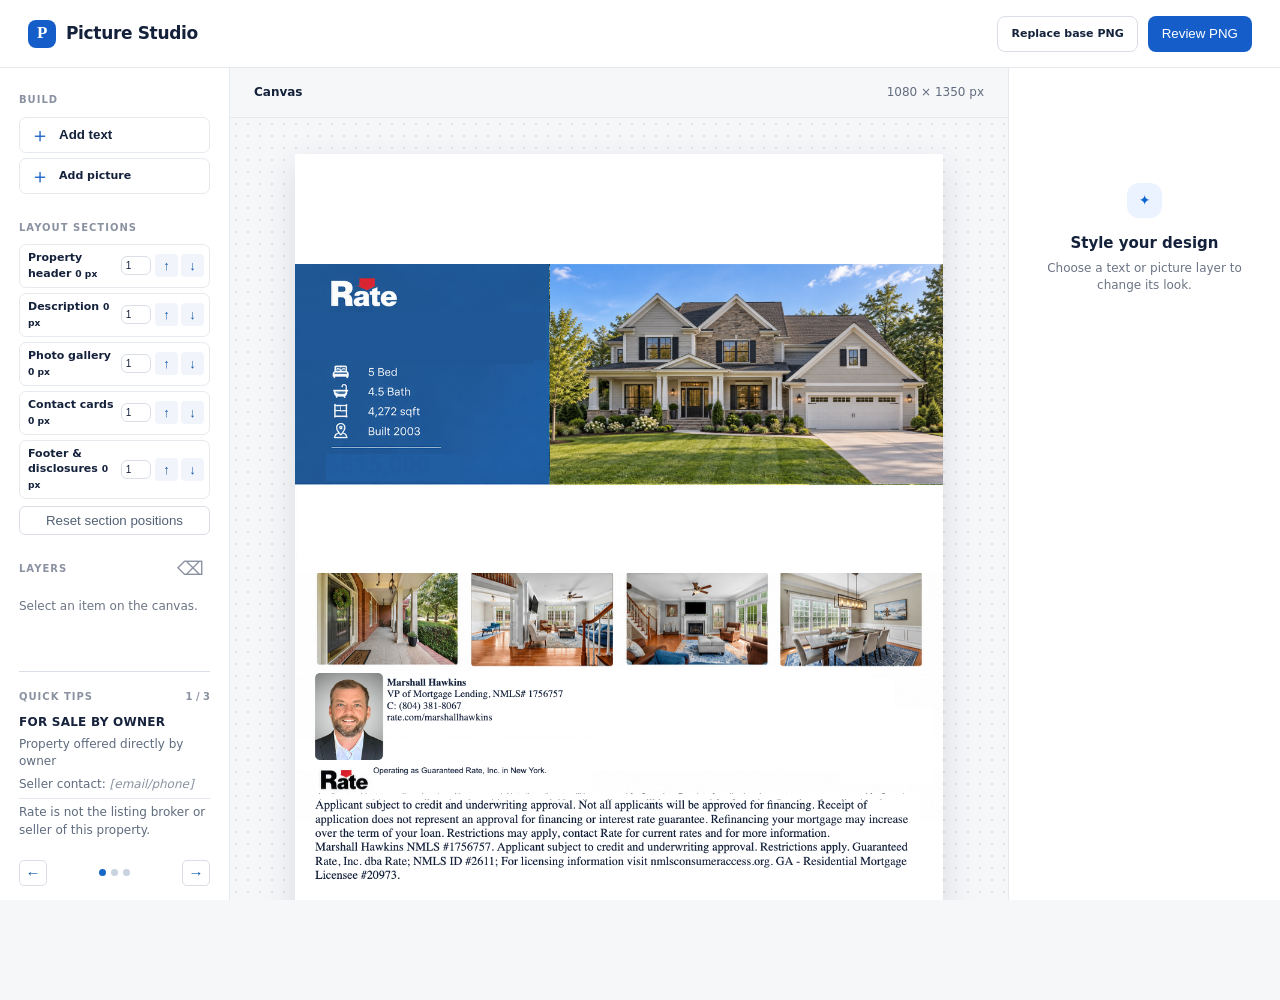
==== commit 377c2c11: "Initial Picture Studio release" ====
--- a/index.html
+++ b/index.html
@@ -12,7 +12,7 @@
       <div class="brand"><span class="brand-mark">P</span><span>Picture Studio</span></div>
       <div class="header-actions">
         <label class="button secondary">Replace base PNG<input id="base-upload" type="file" accept="image/png,image/jpeg" hidden /></label>
-        <button id="download" class="button primary">Export PNG</button>
+        <button id="download" class="button primary">Review PNG</button>
       </div>
     </header>
     <main>
@@ -108,11 +108,34 @@
         <div class="export-modal-header"><div><p class="eyebrow">Export preview</p><h2 id="export-modal-title">PNG ready to download</h2></div><button id="close-export" class="modal-close" type="button" aria-label="Close export preview">×</button></div>
         <p class="export-modal-copy">This is the exact canvas that will be saved as a PNG.</p>
         <div id="export-preview" class="export-preview" aria-label="PNG export preview"></div>
-        <footer class="export-modal-actions"><button id="cancel-export" class="button secondary" type="button">Back to editor</button><button id="download-rendered" class="button primary" type="button">Download PNG</button></footer>
+        <footer class="export-modal-actions"><button id="cancel-export" class="button secondary" type="button">Back to editor</button><button id="update-with-ai" class="button secondary" type="button">Update with AI</button><button id="download-rendered" class="button primary" type="button">Download PNG</button></footer>
+      </section>
+    </div>
+    <div id="ai-modal" class="ai-modal" role="dialog" aria-modal="true" aria-labelledby="ai-modal-title" hidden>
+      <div class="ai-modal-backdrop" data-close-ai></div>
+      <section class="ai-modal-panel">
+        <div class="export-modal-header"><div><p class="eyebrow">AI image update</p><h2 id="ai-modal-title">Describe your changes</h2></div><button id="close-ai" class="modal-close" type="button" aria-label="Close AI update">×</button></div>
+        <p class="export-modal-copy">Choose a creative redesign for the complete flyer, or safely edit one picture layer without changing the rest.</p>
+        <fieldset class="ai-mode-picker"><legend>Update mode</legend><label><input type="radio" name="ai-mode" value="creative" checked /> <span><strong>Creative redesign</strong><small>AI refines the full flyer. You review it before replacing your current design.</small></span></label><label><input type="radio" name="ai-mode" value="safe" /> <span><strong>Safe photo edit</strong><small>AI changes only one image layer; all other flyer content stays untouched.</small></span></label></fieldset>
+        <label id="ai-safe-target-field" for="ai-safe-target" hidden>Picture to edit<select id="ai-safe-target"></select></label>
+        <label for="ai-prompt" class="ai-prompt-label">What would you like to update?</label>
+        <textarea id="ai-prompt" rows="5" maxlength="4000" placeholder="For example: Replace the main property photo with a bright, modern kitchen while preserving the overall flyer layout."></textarea>
+        <p id="ai-status" class="ai-status" role="status" aria-live="polite"></p>
+        <footer class="export-modal-actions"><button id="cancel-ai" class="button secondary" type="button">Cancel</button><button id="submit-ai" class="button primary" type="button">Generate update</button></footer>
+      </section>
+    </div>
+    <div id="ai-result-modal" class="ai-result-modal" role="dialog" aria-modal="true" aria-labelledby="ai-result-title" hidden>
+      <div class="ai-modal-backdrop"></div>
+      <section class="ai-result-panel">
+        <div class="export-modal-header"><div><p class="eyebrow">AI result review</p><h2 id="ai-result-title">Review the AI update</h2></div></div>
+        <p class="export-modal-copy">Your current design has not changed. Apply this version only if it is the result you want.</p>
+        <div class="ai-comparison"><figure><figcaption>Current</figcaption><img id="ai-original-preview" alt="Current design before AI update" /></figure><figure><figcaption>AI proposal</figcaption><img id="ai-result-preview" alt="AI-generated proposal" /></figure></div>
+        <footer class="export-modal-actions"><button id="keep-ai-original" class="button secondary" type="button">Keep original</button><button id="retry-ai" class="button secondary" type="button">Try again</button><button id="apply-ai-result" class="button primary" type="button">Use this version</button></footer>
       </section>
     </div>
     <template id="text-template"><div class="element text-element" data-type="text"><div class="content"></div><div class="resize-handle"></div></div></template>
     <template id="image-template"><div class="element image-element" data-type="image"><img alt="Added layer" /><div class="resize-handle"></div></div></template>
+    <script src="ai-config.js"></script>
     <script src="app.js"></script>
   </body>
 </html>
--- a/styles.css
+++ b/styles.css
@@ -19,10 +19,13 @@
 .hotspots { position:absolute; inset:0; z-index:3; }.hotspot { position:absolute; border:1px dashed transparent; background:transparent; border-radius:3px; cursor:pointer; }.hotspot:hover { border-color:#1976df; background:#2586f21c; }.hotspot::after { content:attr(data-label); position:absolute; left:0; top:100%; z-index:5; display:none; padding:3px 5px; margin-top:2px; border-radius:4px; background:#0c4e9d; color:#fff; white-space:nowrap; font-size:10px; font-weight:700; }.hotspot:hover::after { display:block; }
 .removed-mask { position:absolute; z-index:2; pointer-events:none; }
 .section-mask { position:absolute; z-index:0; background:#fff; pointer-events:none; }.section-slice { position:absolute; z-index:1; background-repeat:no-repeat; pointer-events:none; }
+.canvas.ai-creative-result .element, .canvas.ai-creative-result .hotspots { display:none; }
 .element { position:absolute; z-index:4; user-select:none; touch-action:none; cursor:move; outline:1px solid transparent; }.element.selected { outline:2px solid #2480ed; }.element.selected::before { content:""; position:absolute; inset:-5px; border:1px dashed #2480ed; pointer-events:none; }.text-element { min-width:60px; min-height:24px; white-space:pre-wrap; overflow-wrap:break-word; }.text-element .content { height:100%; box-sizing:border-box; }.image-element { overflow:hidden; background:#fff; }.image-element img { width:100%; height:100%; display:block; object-fit:cover; pointer-events:none; }.resize-handle { position:absolute; display:none; width:12px; height:12px; right:-7px; bottom:-7px; border:2px solid #fff; background:#2480ed; border-radius:50%; cursor:nwse-resize; }.selected .resize-handle { display:block; }
 .empty-state { text-align:center; padding:90px 12px; }.empty-icon { display:grid; place-items:center; height:35px; width:35px; margin:auto; border-radius:12px; background:#eaf3ff; color:#0d65d0; }.empty-state h2 { font-size:15px; margin:15px 0 5px; }.empty-state p { color:var(--muted); font-size:12px; margin:0; }.original-inspector { padding-top:2px; }.original-inspector p { margin:0 0 20px; color:var(--muted); font-size:12px; }.inspector-heading h2 { font-size:20px; margin:0 0 20px; letter-spacing:-.03em; } label { display:block; color:#657084; font-size:11px; font-weight:700; } input,select,textarea { width:100%; margin-top:5px; padding:7px 8px; border:1px solid #d9dee7; border-radius:6px; background:#fff; color:var(--ink); font:13px inherit; } input:focus,select:focus,textarea:focus { outline:2px solid #bdd9ff; border-color:#77adef; } textarea { resize:vertical; }.field-grid { display:grid; grid-template-columns:1fr 1fr; gap:11px; margin-top:12px; } input[type=color] { height:34px; padding:3px; } input[type=range] { padding:0; } output { float:right; font-weight:500; color:#8a92a1; } hr { border:0; border-top:1px solid var(--line); margin:20px 0; }.image-note { padding:10px; border-radius:7px; background:#f3f7fc; color:#5a6b83; font-size:12px; }.full { width:100%; margin-top:18px; }
 .check-label { display:flex; align-items:center; gap:7px; padding-top:20px; color:#657084; }.check-label input { width:15px; height:15px; margin:0; accent-color:var(--blue); }
 .control-label { margin:12px 0 -2px; color:#657084; font-size:11px; font-weight:700; }
 .rich-toolbar { display:flex; gap:5px; align-items:center; margin:5px 0; }.rich-toolbar button { width:29px; height:28px; border:1px solid #d9dee7; border-radius:5px; background:#fff; color:var(--ink); cursor:pointer; }.rich-toolbar select { flex:1; width:auto; margin:0; padding:4px; font-size:11px; }.rich-toolbar input[type=color] { width:32px; height:28px; margin:0; padding:2px; }.rich-text-editor { min-height:95px; padding:7px 8px; border:1px solid #d9dee7; border-radius:6px; background:#fff; color:var(--ink); font:13px/1.35 inherit; white-space:pre-wrap; overflow-wrap:break-word; outline:none; }.rich-text-editor:focus { outline:2px solid #bdd9ff; border-color:#77adef; }.text-actions { display:flex; justify-content:flex-end; gap:8px; margin-top:8px; }.text-actions .button { height:30px; }
 .export-modal { position:fixed; inset:0; z-index:100; display:grid; place-items:center; padding:24px; }.export-modal[hidden] { display:none; }.export-modal-backdrop { position:absolute; inset:0; background:#0c1c35a6; }.export-modal-panel { position:relative; z-index:1; display:flex; flex-direction:column; width:min(760px, 100%); max-height:calc(100vh - 48px); padding:20px; border-radius:14px; background:#fff; box-shadow:0 24px 70px #09172b66; }.export-modal-header { display:flex; align-items:start; justify-content:space-between; gap:18px; }.export-modal-header .eyebrow { margin-bottom:3px; }.export-modal-header h2 { margin:0; font-size:20px; letter-spacing:-.02em; }.modal-close { width:32px; height:32px; padding:0; border:0; border-radius:7px; background:#eff4fb; color:#45556b; font-size:24px; line-height:1; cursor:pointer; }.export-modal-copy { margin:9px 0 14px; color:#657084; font-size:12px; }.export-preview { min-height:160px; overflow:auto; display:grid; place-items:start center; border:1px solid #d9dee7; border-radius:8px; background:repeating-conic-gradient(#f6f8fb 0 25%, #edf1f6 0 50%) 50%/16px 16px; }.export-preview canvas { display:block; width:min(100%, 540px); height:auto; background:#fff; box-shadow:0 5px 14px #21355522; }.export-modal-actions { display:flex; justify-content:flex-end; gap:9px; margin-top:16px; }
+.ai-modal { position:fixed; inset:0; z-index:110; display:grid; place-items:center; padding:24px; }.ai-modal[hidden] { display:none; }.ai-modal-backdrop { position:absolute; inset:0; background:#0c1c35b8; }.ai-modal-panel { position:relative; z-index:1; width:min(560px,100%); padding:20px; border-radius:14px; background:#fff; box-shadow:0 24px 70px #09172b66; }.ai-prompt-label { margin-top:12px; }.ai-modal textarea { min-height:116px; resize:vertical; }.ai-status { min-height:19px; margin:9px 0 0; color:#657084; font-size:12px; }.ai-modal .button:disabled { cursor:wait; opacity:.7; }
+.ai-mode-picker { display:grid; gap:7px; margin:0; padding:0; border:0; }.ai-mode-picker legend { margin:0 0 6px; color:#657084; font-size:11px; font-weight:700; }.ai-mode-picker label { display:flex; gap:8px; align-items:flex-start; padding:8px; border:1px solid #d9dee7; border-radius:7px; cursor:pointer; }.ai-mode-picker input { width:auto; margin:2px 0 0; }.ai-mode-picker strong,.ai-mode-picker small { display:block; }.ai-mode-picker strong { color:var(--ink); font-size:12px; }.ai-mode-picker small { margin-top:2px; color:#657084; font-weight:500; }.ai-mode-picker input:checked + span strong { color:#145dab; }.ai-mode-picker label:has(input:checked) { border-color:#72a9ee; background:#f5f9ff; }.ai-result-modal { position:fixed; inset:0; z-index:120; display:grid; place-items:center; padding:24px; }.ai-result-modal[hidden] { display:none; }.ai-result-panel { position:relative; z-index:1; width:min(940px,100%); max-height:calc(100vh - 48px); overflow:auto; padding:20px; border-radius:14px; background:#fff; box-shadow:0 24px 70px #09172b66; }.ai-comparison { display:grid; grid-template-columns:1fr 1fr; gap:14px; }.ai-comparison figure { min-width:0; margin:0; }.ai-comparison figcaption { margin-bottom:6px; color:#657084; font-size:11px; font-weight:700; }.ai-comparison img { display:block; width:100%; max-height:55vh; object-fit:contain; border:1px solid #d9dee7; border-radius:7px; background:#f4f6f9; }
 @media (max-width: 980px) { main { grid-template-columns:190px minmax(420px,1fr); }.inspector { display:none; }.canvas-wrap { padding:22px; } }
